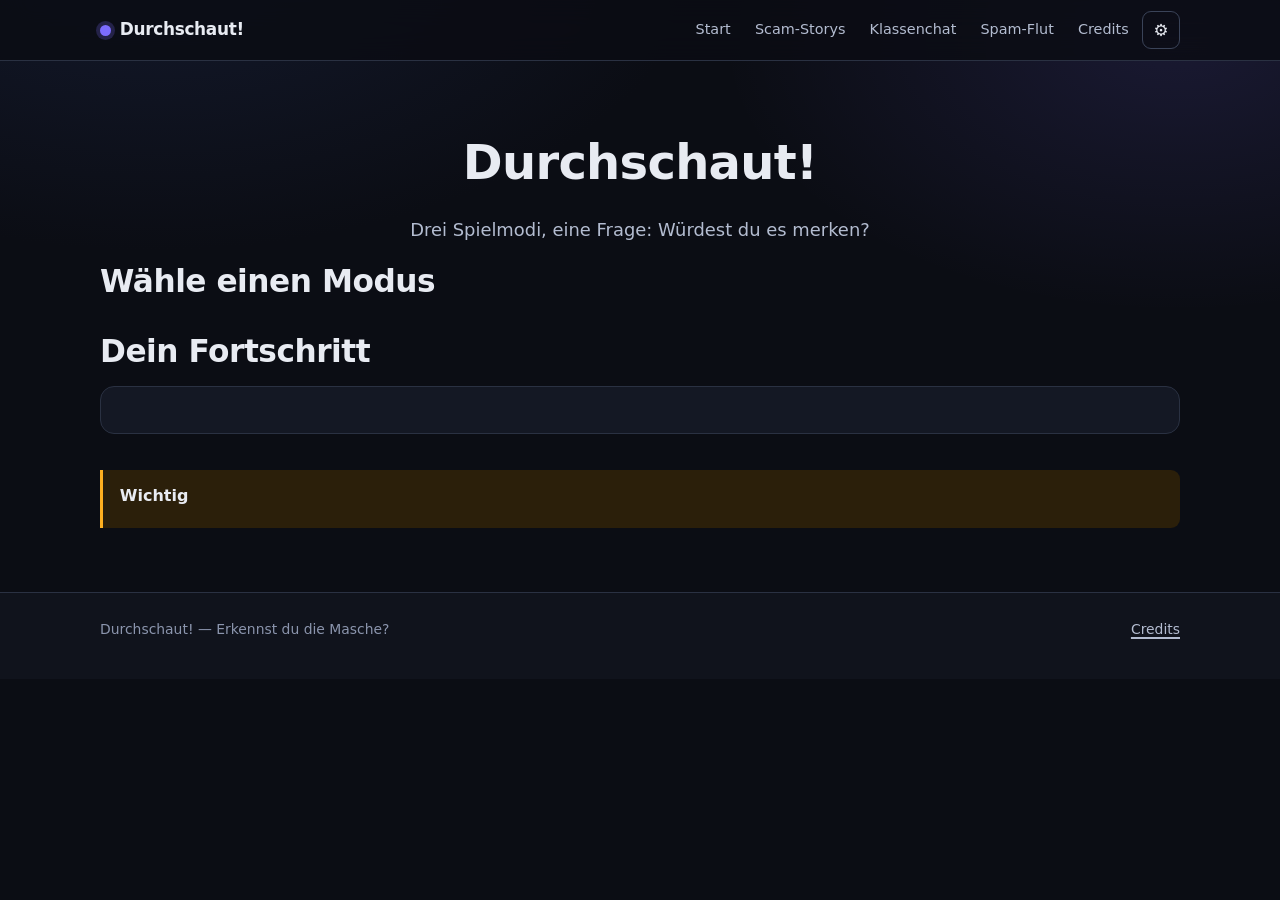
==== index.html @ 4238f558 "Add core modules, hub page and first six scam stories Set up the framework-free foundation for the s" ====
<!doctype html>
<html lang="de" data-theme="dark">
<head>
<meta charset="utf-8">
<meta name="viewport" content="width=device-width, initial-scale=1">
<title>Durchschaut! — Scam, Cybermobbing & Spam zum Selberspielen</title>
<meta name="description" content="Drei Spielmodi zu Online-Betrug, Cybermobbing im Klassenchat und Spam. Zweisprachig, ohne Tracking, direkt im Browser.">
<meta name="color-scheme" content="dark light">
<link rel="stylesheet" href="./assets/css/base.css">
<link rel="icon" href="data:image/svg+xml,<svg xmlns='http://www.w3.org/2000/svg' viewBox='0 0 64 64'><text y='52' font-size='52'>🕵️</text></svg>">
</head>
<body>
<a class="skip-link" href="#main" data-i18n="nav.skip">Zum Hauptinhalt springen</a>

<header class="site-header">
  <div class="wrap bar">
    <a class="brand" href="./index.html"><span class="dot" aria-hidden="true"></span>Durchschaut!</a>
    <nav class="nav" aria-label="Hauptnavigation">
      <a href="./index.html"       data-page="home"    data-i18n="nav.home">Start</a>
      <a href="./scam.html"        data-page="scam"    data-i18n="nav.scam">Scam-Storys</a>
      <a href="./klassenchat.html" data-page="chat"    data-i18n="nav.chat">Klassenchat</a>
      <a href="./spam.html"        data-page="spam"    data-i18n="nav.spam">Spam-Flut</a>
      <a href="./credits.html"     data-page="credits" data-i18n="nav.credits">Credits</a>
      <button class="btn btn-icon btn-ghost" type="button" data-open-settings
              data-i18n-attr="aria-label:nav.settings; title:nav.settings">⚙</button>
    </nav>
  </div>
</header>

<main id="main">
  <div class="wrap stack" style="--gap:2.2rem">

    <section class="stack" style="--gap:.9rem;text-align:center;padding-block:1.5rem 0">
      <h1>Durchschaut!</h1>
      <p style="font-size:1.12rem;color:var(--text-dim);max-width:56ch;margin-inline:auto"
         data-i18n="home.intro">Drei Spielmodi, eine Frage: Würdest du es merken?</p>
    </section>

    <section class="stack" style="--gap:1rem">
      <h2 data-i18n="home.modes">Wähle einen Modus</h2>
      <div class="grid grid-modes" id="modes"></div>
    </section>

    <section class="stack" style="--gap:1rem">
      <h2 data-i18n="home.progress">Dein Fortschritt</h2>
      <div class="card" id="progress"></div>
    </section>

    <section>
      <div class="note note-warn">
        <strong data-i18n="home.disclaimerTitle">Wichtig</strong>
        <p style="margin:.35rem 0 0" data-i18n="home.disclaimer"></p>
      </div>
    </section>

  </div>
</main>

<footer class="site-footer">
  <div class="wrap bar">
    <span>Durchschaut! — <span data-i18n="brand.tagline">Erkennst du die Masche?</span></span>
    <span style="margin-left:auto"><a href="./credits.html" data-i18n="nav.credits">Credits</a></span>
  </div>
</footer>

<script type="module" src="./assets/js/pages/home.js"></script>
</body>
</html>
---- assets/css/base.css ----
/* ============================================================
   Durchschaut! — Grundlayout, Design-Tokens, gemeinsame Bausteine
   ============================================================ */

/* ---------- Tokens: Dunkel (Standard) ---------- */
:root {
  --bg:        #0b0d14;
  --bg-glow:   #141a2e;
  --surface:   #141824;
  --surface-2: #1c2130;
  --surface-3: #252b3d;
  --border:    #2a3142;
  --border-strong: #3a4358;

  --text:      #e8ebf2;
  --text-dim:  #b3bcd0;
  --muted:     #8b95ad;

  --accent:    #7c6cff;
  --accent-ink:#ffffff;
  --accent-2:  #22d3ee;

  --danger:    #ff4d5e;
  --danger-bg: #2a1119;
  --warn:      #ffb020;
  --warn-bg:   #2b1f0a;
  --safe:      #2ee6a8;
  --safe-bg:   #0c2620;

  --radius:    14px;
  --radius-sm: 9px;
  --radius-lg: 22px;
  --shadow:    0 10px 34px rgba(0, 0, 0, .45);
  --shadow-sm: 0 3px 12px rgba(0, 0, 0, .3);

  --font: system-ui, -apple-system, "Segoe UI", Roboto, "Helvetica Neue", Arial, sans-serif;
  --mono: ui-monospace, SFMono-Regular, "SF Mono", Menlo, Consolas, monospace;

  --wrap: 1080px;
  --step: clamp(.9rem, .84rem + .3vw, 1rem);
}

/* ---------- Tokens: Hell ---------- */
:root[data-theme="light"] {
  --bg:        #f4f6fb;
  --bg-glow:   #e7ecf8;
  --surface:   #ffffff;
  --surface-2: #f0f3fa;
  --surface-3: #e4e9f4;
  --border:    #d9e0ee;
  --border-strong: #bcc7dc;

  --text:      #131824;
  --text-dim:  #3d4761;
  --muted:     #626d87;

  --accent:    #5b4bdb;
  --accent-ink:#ffffff;
  --accent-2:  #0891b2;

  --danger:    #d4193c;
  --danger-bg: #fdeaee;
  --warn:      #a86400;
  --warn-bg:   #fdf3e0;
  --safe:      #067a56;
  --safe-bg:   #e4f7f0;

  --shadow:    0 10px 30px rgba(24, 34, 64, .12);
  --shadow-sm: 0 2px 8px rgba(24, 34, 64, .09);
}

/* ---------- Reset ---------- */
*, *::before, *::after { box-sizing: border-box; }
html { -webkit-text-size-adjust: 100%; }
body {
  margin: 0;
  font-family: var(--font);
  font-size: var(--step);
  line-height: 1.6;
  color: var(--text);
  background: var(--bg);
  background-image:
    radial-gradient(900px 520px at 12% -8%, var(--bg-glow), transparent 62%),
    radial-gradient(760px 460px at 92% 4%, color-mix(in srgb, var(--accent) 13%, transparent), transparent 60%);
  background-attachment: fixed;
  min-height: 100vh;
  overflow-wrap: break-word;
}
img, svg { max-width: 100%; }
button, input, select, textarea { font: inherit; color: inherit; }
h1, h2, h3, h4 { line-height: 1.22; margin: 0 0 .5em; font-weight: 700; letter-spacing: -.015em; }
h1 { font-size: clamp(1.9rem, 1.4rem + 2.4vw, 3rem); }
h2 { font-size: clamp(1.35rem, 1.1rem + 1.1vw, 1.95rem); }
h3 { font-size: clamp(1.08rem, .98rem + .45vw, 1.3rem); }
p  { margin: 0 0 1em; }
a  { color: var(--accent-2); text-decoration-thickness: 1.5px; text-underline-offset: 3px; }
a:hover { color: var(--text); }

:focus-visible {
  outline: 3px solid var(--accent-2);
  outline-offset: 2px;
  border-radius: 4px;
}

.visually-hidden {
  position: absolute; width: 1px; height: 1px;
  padding: 0; margin: -1px; overflow: hidden;
  clip: rect(0 0 0 0); white-space: nowrap; border: 0;
}

.skip-link {
  position: absolute; left: 12px; top: -60px; z-index: 100;
  background: var(--accent); color: var(--accent-ink);
  padding: .6rem 1rem; border-radius: 0 0 var(--radius-sm) var(--radius-sm);
  font-weight: 600; text-decoration: none;
  transition: top .16s ease;
}
.skip-link:focus { top: 0; }

/* ---------- Layout ---------- */
.wrap { width: min(100% - 2rem, var(--wrap)); margin-inline: auto; }
.stack > * + * { margin-top: var(--gap, 1rem); }
main { padding-block: clamp(1.5rem, 1rem + 3vw, 3rem) 4rem; }

/* ---------- Kopfzeile ---------- */
.site-header {
  position: sticky; top: 0; z-index: 40;
  background: color-mix(in srgb, var(--bg) 84%, transparent);
  backdrop-filter: blur(14px);
  border-bottom: 1px solid var(--border);
}
.site-header .bar {
  display: flex; align-items: center; gap: .75rem;
  min-height: 60px; padding-block: .5rem;
}
.brand {
  display: inline-flex; align-items: center; gap: .55rem;
  font-weight: 800; letter-spacing: -.02em; font-size: 1.06rem;
  color: var(--text); text-decoration: none; white-space: nowrap;
}
.brand .dot {
  width: 11px; height: 11px; border-radius: 50%;
  background: var(--accent);
  box-shadow: 0 0 0 4px color-mix(in srgb, var(--accent) 22%, transparent);
  flex: none;
}
.nav { display: flex; gap: .15rem; margin-left: auto; align-items: center; flex-wrap: wrap; }
.nav a {
  color: var(--text-dim); text-decoration: none;
  padding: .42rem .68rem; border-radius: var(--radius-sm);
  font-size: .9rem; font-weight: 500;
}
.nav a:hover { background: var(--surface-2); color: var(--text); }
.nav a[aria-current="page"] { background: var(--surface-2); color: var(--text); font-weight: 650; }

/* ---------- Knöpfe ---------- */
.btn {
  --btn-bg: var(--surface-2);
  --btn-fg: var(--text);
  --btn-bd: var(--border-strong);
  display: inline-flex; align-items: center; justify-content: center; gap: .5rem;
  padding: .62rem 1.05rem;
  background: var(--btn-bg); color: var(--btn-fg);
  border: 1px solid var(--btn-bd); border-radius: var(--radius-sm);
  font-weight: 600; font-size: .94rem;
  cursor: pointer; text-decoration: none;
  transition: transform .12s ease, filter .16s ease, background .16s ease;
}
.btn:hover { filter: brightness(1.13); }
.btn:active { transform: translateY(1px); }
.btn[disabled] { opacity: .5; cursor: not-allowed; }
.btn-primary { --btn-bg: var(--accent); --btn-fg: var(--accent-ink); --btn-bd: transparent; }
.btn-danger  { --btn-bg: var(--danger); --btn-fg: #fff; --btn-bd: transparent; }
.btn-ghost   { --btn-bg: transparent; --btn-bd: var(--border-strong); }
.btn-lg { padding: .85rem 1.5rem; font-size: 1.02rem; }
.btn-sm { padding: .35rem .68rem; font-size: .84rem; }
.btn-icon {
  width: 38px; height: 38px; padding: 0; flex: none;
  font-size: 1.05rem; line-height: 1;
}

/* ---------- Karten ---------- */
.card {
  background: var(--surface);
  border: 1px solid var(--border);
  border-radius: var(--radius);
  padding: clamp(1rem, .8rem + .8vw, 1.5rem);
}
.grid { display: grid; gap: 1rem; }
.grid-modes  { grid-template-columns: repeat(auto-fit, minmax(min(100%, 280px), 1fr)); }
.grid-cards  { grid-template-columns: repeat(auto-fill, minmax(min(100%, 258px), 1fr)); }

/* ---------- Etiketten ---------- */
.badge {
  display: inline-flex; align-items: center; gap: .32rem;
  padding: .16rem .55rem; border-radius: 999px;
  font-size: .74rem; font-weight: 700; letter-spacing: .02em;
  background: var(--surface-3); color: var(--text-dim);
  border: 1px solid var(--border);
  white-space: nowrap;
}
.badge-danger { background: var(--danger-bg); color: var(--danger); border-color: color-mix(in srgb, var(--danger) 34%, transparent); }
.badge-warn   { background: var(--warn-bg);   color: var(--warn);   border-color: color-mix(in srgb, var(--warn) 34%, transparent); }
.badge-safe   { background: var(--safe-bg);   color: var(--safe);   border-color: color-mix(in srgb, var(--safe) 34%, transparent); }

/* ---------- Anzeigebalken ---------- */
.meter { display: grid; gap: .3rem; }
.meter-head {
  display: flex; justify-content: space-between; align-items: baseline;
  font-size: .8rem; color: var(--muted); font-weight: 600;
}
.meter-track {
  height: 9px; border-radius: 999px; overflow: hidden;
  background: var(--surface-3); border: 1px solid var(--border);
}
.meter-fill {
  height: 100%; width: 0%;
  background: var(--accent);
  border-radius: 999px;
  transition: width .45s cubic-bezier(.4, 0, .2, 1), background .45s ease;
}
.meter-fill.is-warn { background: var(--warn); }
.meter-fill.is-danger { background: var(--danger); }
.meter-fill.is-safe { background: var(--safe); }

/* ---------- Hinweiskästen ---------- */
.note {
  border-left: 3px solid var(--accent);
  background: var(--surface-2);
  border-radius: 0 var(--radius-sm) var(--radius-sm) 0;
  padding: .85rem 1.05rem;
}
.note-danger { border-left-color: var(--danger); background: var(--danger-bg); }
.note-warn   { border-left-color: var(--warn);   background: var(--warn-bg); }
.note-safe   { border-left-color: var(--safe);   background: var(--safe-bg); }
.note > :last-child { margin-bottom: 0; }

/* ---------- Fußzeile ---------- */
.site-footer {
  border-top: 1px solid var(--border);
  padding-block: 1.6rem 2.4rem;
  color: var(--muted); font-size: .87rem;
  background: color-mix(in srgb, var(--surface) 55%, transparent);
}
.site-footer .bar { display: flex; flex-wrap: wrap; gap: .6rem 1.2rem; align-items: center; }
.site-footer a { color: var(--text-dim); }

/* ---------- Einstellungs-Schublade ---------- */
.drawer {
  position: fixed; inset: 0; z-index: 60;
  display: none; align-items: stretch; justify-content: flex-end;
}
.drawer[open], .drawer.is-open { display: flex; }
.drawer-scrim {
  position: absolute; inset: 0;
  background: rgba(4, 6, 12, .62);
  backdrop-filter: blur(3px);
  border: 0; padding: 0; cursor: pointer;
}
.drawer-panel {
  position: relative;
  width: min(100%, 370px);
  background: var(--surface);
  border-left: 1px solid var(--border);
  box-shadow: var(--shadow);
  padding: 1.25rem;
  overflow-y: auto;
  animation: slide-in .22s cubic-bezier(.3, 0, .2, 1);
}
@keyframes slide-in { from { transform: translateX(22px); opacity: .4; } }
.field { display: grid; gap: .38rem; margin-bottom: 1.15rem; }
.field > label, .field > .field-label { font-weight: 650; font-size: .9rem; }
.field .hint { font-size: .81rem; color: var(--muted); }
.seg { display: flex; gap: .3rem; background: var(--surface-2); padding: .25rem; border-radius: var(--radius-sm); }
.seg button {
  flex: 1; padding: .42rem .5rem; border: 0; border-radius: 6px;
  background: transparent; color: var(--text-dim);
  font-weight: 650; font-size: .87rem; cursor: pointer;
}
.seg button[aria-pressed="true"] { background: var(--accent); color: var(--accent-ink); }
input[type="range"] { width: 100%; accent-color: var(--accent); }

/* ---------- Kurzmeldung ---------- */
.toast-host {
  position: fixed; left: 50%; bottom: 22px; transform: translateX(-50%);
  z-index: 80; display: grid; gap: .5rem; width: min(92vw, 430px);
  pointer-events: none;
}
.toast {
  background: var(--surface-3); color: var(--text);
  border: 1px solid var(--border-strong); border-radius: var(--radius-sm);
  padding: .65rem .95rem; box-shadow: var(--shadow);
  font-size: .9rem; font-weight: 550;
  animation: toast-in .25s ease;
}
.toast-danger { border-color: var(--danger); background: var(--danger-bg); color: var(--danger); }
.toast-safe   { border-color: var(--safe);   background: var(--safe-bg);   color: var(--safe); }
@keyframes toast-in { from { opacity: 0; transform: translateY(10px); } }

/* ---------- Bewegung reduzieren ---------- */
@media (prefers-reduced-motion: reduce) {
  *, *::before, *::after {
    animation-duration: .001ms !important;
    animation-iteration-count: 1 !important;
    transition-duration: .001ms !important;
    scroll-behavior: auto !important;
  }
}
:root[data-motion="reduced"] *,
:root[data-motion="reduced"] *::before,
:root[data-motion="reduced"] *::after {
  animation-duration: .001ms !important;
  animation-iteration-count: 1 !important;
  transition-duration: .001ms !important;
}
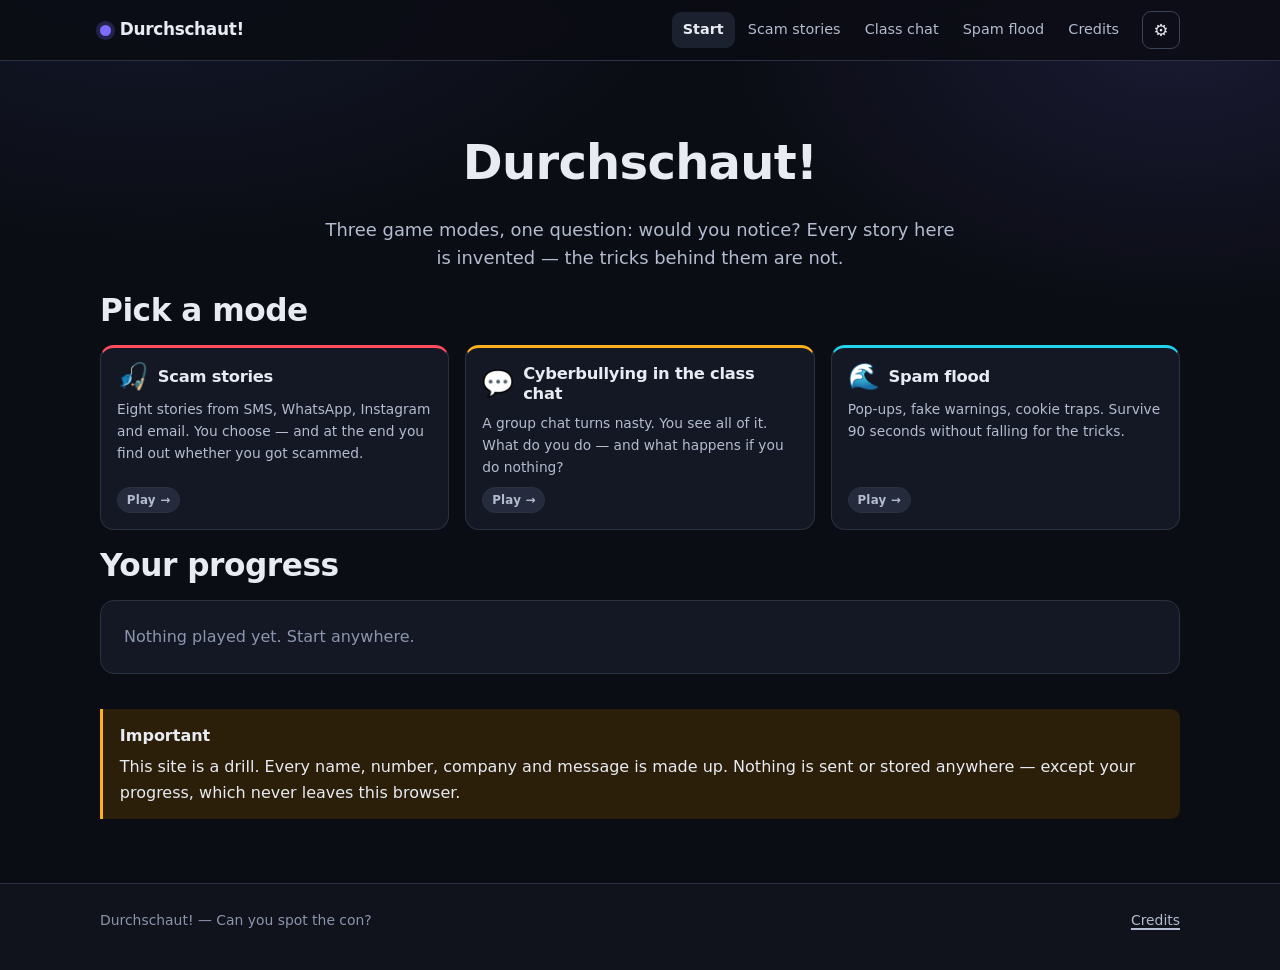
==== commit 71ea22e4: "Add deployment, docs and interactive play tests Publish the site from main through GitHub Pages; the" ====
--- a/index.html
+++ b/index.html
@@ -8,6 +8,13 @@
 <meta name="color-scheme" content="dark light">
 <link rel="stylesheet" href="./assets/css/base.css">
 <link rel="icon" href="data:image/svg+xml,<svg xmlns='http://www.w3.org/2000/svg' viewBox='0 0 64 64'><text y='52' font-size='52'>🕵️</text></svg>">
+<script>
+/* Gespeicherte Darstellung setzen, bevor die Seite gezeichnet wird. */
+try{var s=JSON.parse(localStorage.getItem('durchschaut.v1')||'{}');
+if(s.theme)document.documentElement.dataset.theme=s.theme;
+if(s.motion)document.documentElement.dataset.motion=s.motion;
+if(s.lang)document.documentElement.lang=s.lang;}catch(e){}
+</script>
 </head>
 <body>
 <a class="skip-link" href="#main" data-i18n="nav.skip">Zum Hauptinhalt springen</a>
@@ -21,9 +28,9 @@
       <a href="./klassenchat.html" data-page="chat"    data-i18n="nav.chat">Klassenchat</a>
       <a href="./spam.html"        data-page="spam"    data-i18n="nav.spam">Spam-Flut</a>
       <a href="./credits.html"     data-page="credits" data-i18n="nav.credits">Credits</a>
-      <button class="btn btn-icon btn-ghost" type="button" data-open-settings
-              data-i18n-attr="aria-label:nav.settings; title:nav.settings">⚙</button>
     </nav>
+    <button class="btn btn-icon btn-ghost settings-btn" type="button" data-open-settings
+            data-i18n-attr="aria-label:nav.settings; title:nav.settings">⚙</button>
   </div>
 </header>
 
--- a/assets/css/base.css
+++ b/assets/css/base.css
@@ -83,9 +83,14 @@
     radial-gradient(900px 520px at 12% -8%, var(--bg-glow), transparent 62%),
     radial-gradient(760px 460px at 92% 4%, color-mix(in srgb, var(--accent) 13%, transparent), transparent 60%);
   background-attachment: fixed;
-  min-height: 100vh;
   overflow-wrap: break-word;
-}
+  /* Fußzeile unten halten, auch wenn der Inhalt kurz ist. */
+  min-height: 100svh;
+  display: flex;
+  flex-direction: column;
+}
+main { flex: 1 0 auto; }
+.site-footer { flex: none; }
 img, svg { max-width: 100%; }
 button, input, select, textarea { font: inherit; color: inherit; }
 h1, h2, h3, h4 { line-height: 1.22; margin: 0 0 .5em; font-weight: 700; letter-spacing: -.015em; }
@@ -121,6 +126,7 @@
 .wrap { width: min(100% - 2rem, var(--wrap)); margin-inline: auto; }
 .stack > * + * { margin-top: var(--gap, 1rem); }
 main { padding-block: clamp(1.5rem, 1rem + 3vw, 3rem) 4rem; }
+.site-header { flex: none; }
 
 /* ---------- Kopfzeile ---------- */
 .site-header {
@@ -152,6 +158,22 @@
 }
 .nav a:hover { background: var(--surface-2); color: var(--text); }
 .nav a[aria-current="page"] { background: var(--surface-2); color: var(--text); font-weight: 650; }
+.settings-btn { flex: none; }
+
+/* Auf schmalen Geräten rutscht die Navigation in eine eigene Zeile und
+   lässt sich seitlich schieben, statt in drei Reihen umzubrechen. */
+@media (max-width: 680px) {
+  .site-header .bar { flex-wrap: wrap; row-gap: .3rem; min-height: 0; padding-block: .55rem; }
+  .brand { font-size: 1rem; }
+  .settings-btn { margin-left: auto; }
+  .nav {
+    order: 3; width: 100%; margin-left: 0;
+    flex-wrap: nowrap; overflow-x: auto; overscroll-behavior-x: contain;
+    scrollbar-width: none; -ms-overflow-style: none;
+  }
+  .nav::-webkit-scrollbar { display: none; }
+  .nav a { white-space: nowrap; }
+}
 
 /* ---------- Knöpfe ---------- */
 .btn {
@@ -203,6 +225,32 @@
 .badge-warn   { background: var(--warn-bg);   color: var(--warn);   border-color: color-mix(in srgb, var(--warn) 34%, transparent); }
 .badge-safe   { background: var(--safe-bg);   color: var(--safe);   border-color: color-mix(in srgb, var(--safe) 34%, transparent); }
 
+/* ---------- Auswahlkarten (Story-Übersicht) ---------- */
+.story-card {
+  display: flex; flex-direction: column; gap: .55rem;
+  text-align: left; cursor: pointer;
+  background: var(--surface); color: var(--text);
+  border: 1px solid var(--border); border-radius: var(--radius);
+  padding: 1rem;
+  height: 100%;
+  text-decoration: none;
+  transition: transform .14s ease, border-color .14s ease, box-shadow .14s ease;
+}
+.story-card h3, .story-card p { color: inherit; }
+.story-card:hover {
+  transform: translateY(-3px);
+  border-color: var(--accent);
+  box-shadow: var(--shadow-sm);
+}
+.story-card .top { display: flex; align-items: center; gap: .55rem; }
+.story-card .emoji { font-size: 1.6rem; line-height: 1; flex: none; }
+.story-card h3 { margin: 0; font-size: 1.02rem; }
+.story-card p { margin: 0; font-size: .86rem; color: var(--text-dim); flex: 1; }
+.story-card .foot { display: flex; gap: .35rem; flex-wrap: wrap; align-items: center; }
+.dots { display: inline-flex; gap: 2.5px; }
+.dots i { width: 6px; height: 6px; border-radius: 50%; background: var(--border-strong); }
+.dots i.on { background: var(--warn); }
+
 /* ---------- Anzeigebalken ---------- */
 .meter { display: grid; gap: .3rem; }
 .meter-head {
@@ -214,6 +262,7 @@
   background: var(--surface-3); border: 1px solid var(--border);
 }
 .meter-fill {
+  display: block;
   height: 100%; width: 0%;
   background: var(--accent);
   border-radius: 999px;
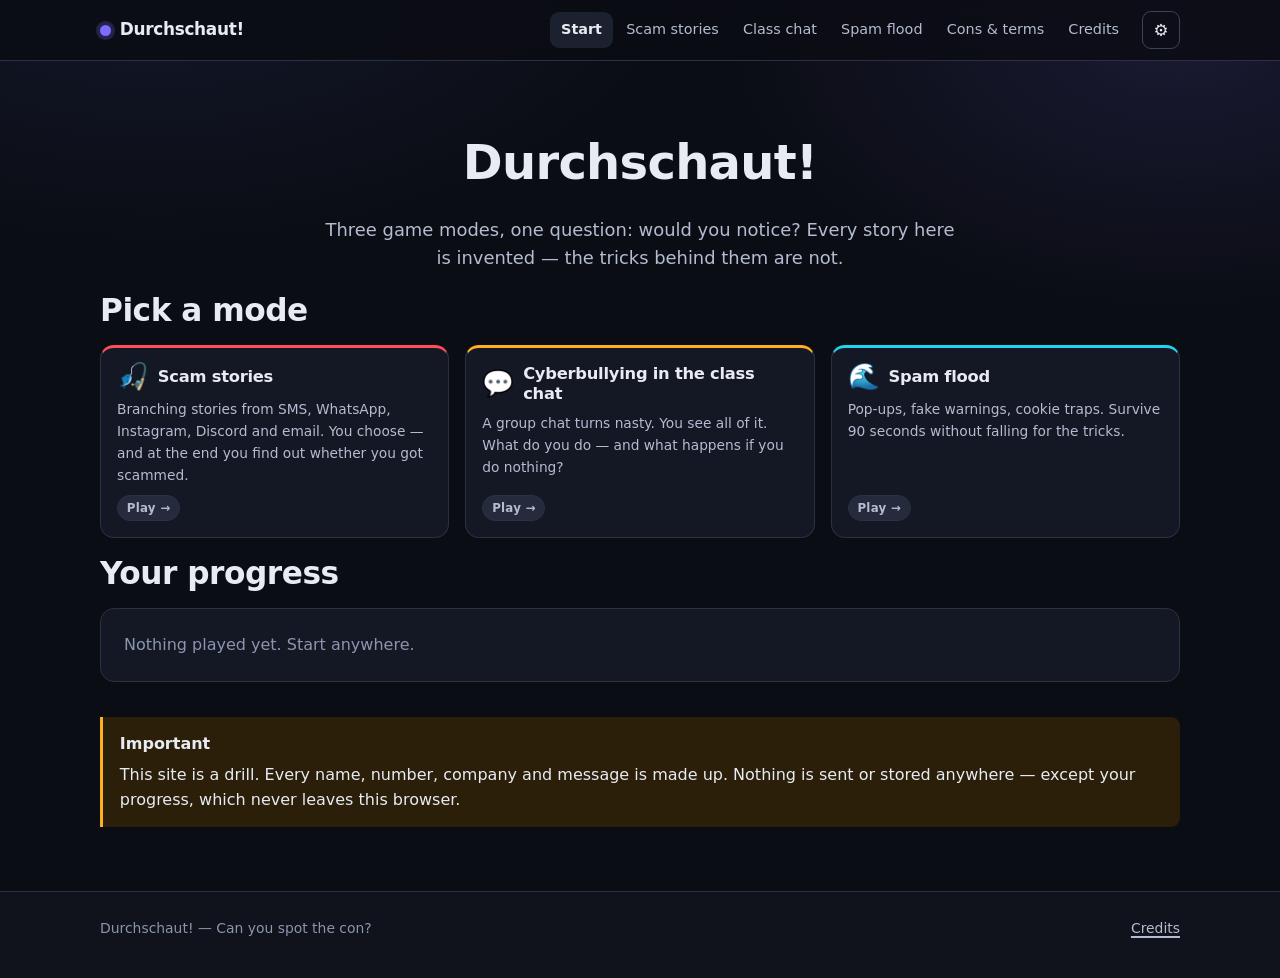
==== commit d4bb41ed: "Durchschaut! — bilingual awareness game on scams, cyberbullying and spam (#1) Builds the site from s" ====
--- a/index.html
+++ b/index.html
@@ -27,6 +27,7 @@
       <a href="./scam.html"        data-page="scam"    data-i18n="nav.scam">Scam-Storys</a>
       <a href="./klassenchat.html" data-page="chat"    data-i18n="nav.chat">Klassenchat</a>
       <a href="./spam.html"        data-page="spam"    data-i18n="nav.spam">Spam-Flut</a>
+      <a href="./maschen.html"     data-page="tactics" data-i18n="nav.tactics">Maschen &amp; Begriffe</a>
       <a href="./credits.html"     data-page="credits" data-i18n="nav.credits">Credits</a>
     </nav>
     <button class="btn btn-icon btn-ghost settings-btn" type="button" data-open-settings
--- a/assets/css/base.css
+++ b/assets/css/base.css
@@ -362,3 +362,27 @@
   animation-iteration-count: 1 !important;
   transition-duration: .001ms !important;
 }
+
+/* ---------- Prüfliste (Maschen-Seite) ---------- */
+.check-list {
+  list-style: none; counter-reset: chk;
+  padding: 0; margin: 0; display: grid; gap: .6rem;
+}
+.check-list li {
+  counter-increment: chk;
+  display: grid; grid-template-columns: auto 1fr; gap: .2rem .85rem;
+  background: var(--surface); border: 1px solid var(--border);
+  border-left: 3px solid var(--accent-2);
+  border-radius: var(--radius-sm); padding: .8rem 1rem;
+}
+.check-list li::before {
+  content: counter(chk);
+  grid-row: span 2;
+  width: 26px; height: 26px; border-radius: 50%;
+  display: grid; place-items: center;
+  background: var(--surface-3); border: 1px solid var(--border);
+  font-family: var(--mono); font-weight: 800; font-size: .8rem;
+  color: var(--accent-2);
+}
+.check-list .q { font-weight: 700; font-size: .98rem; }
+.check-list .a { font-size: .89rem; color: var(--text-dim); }
